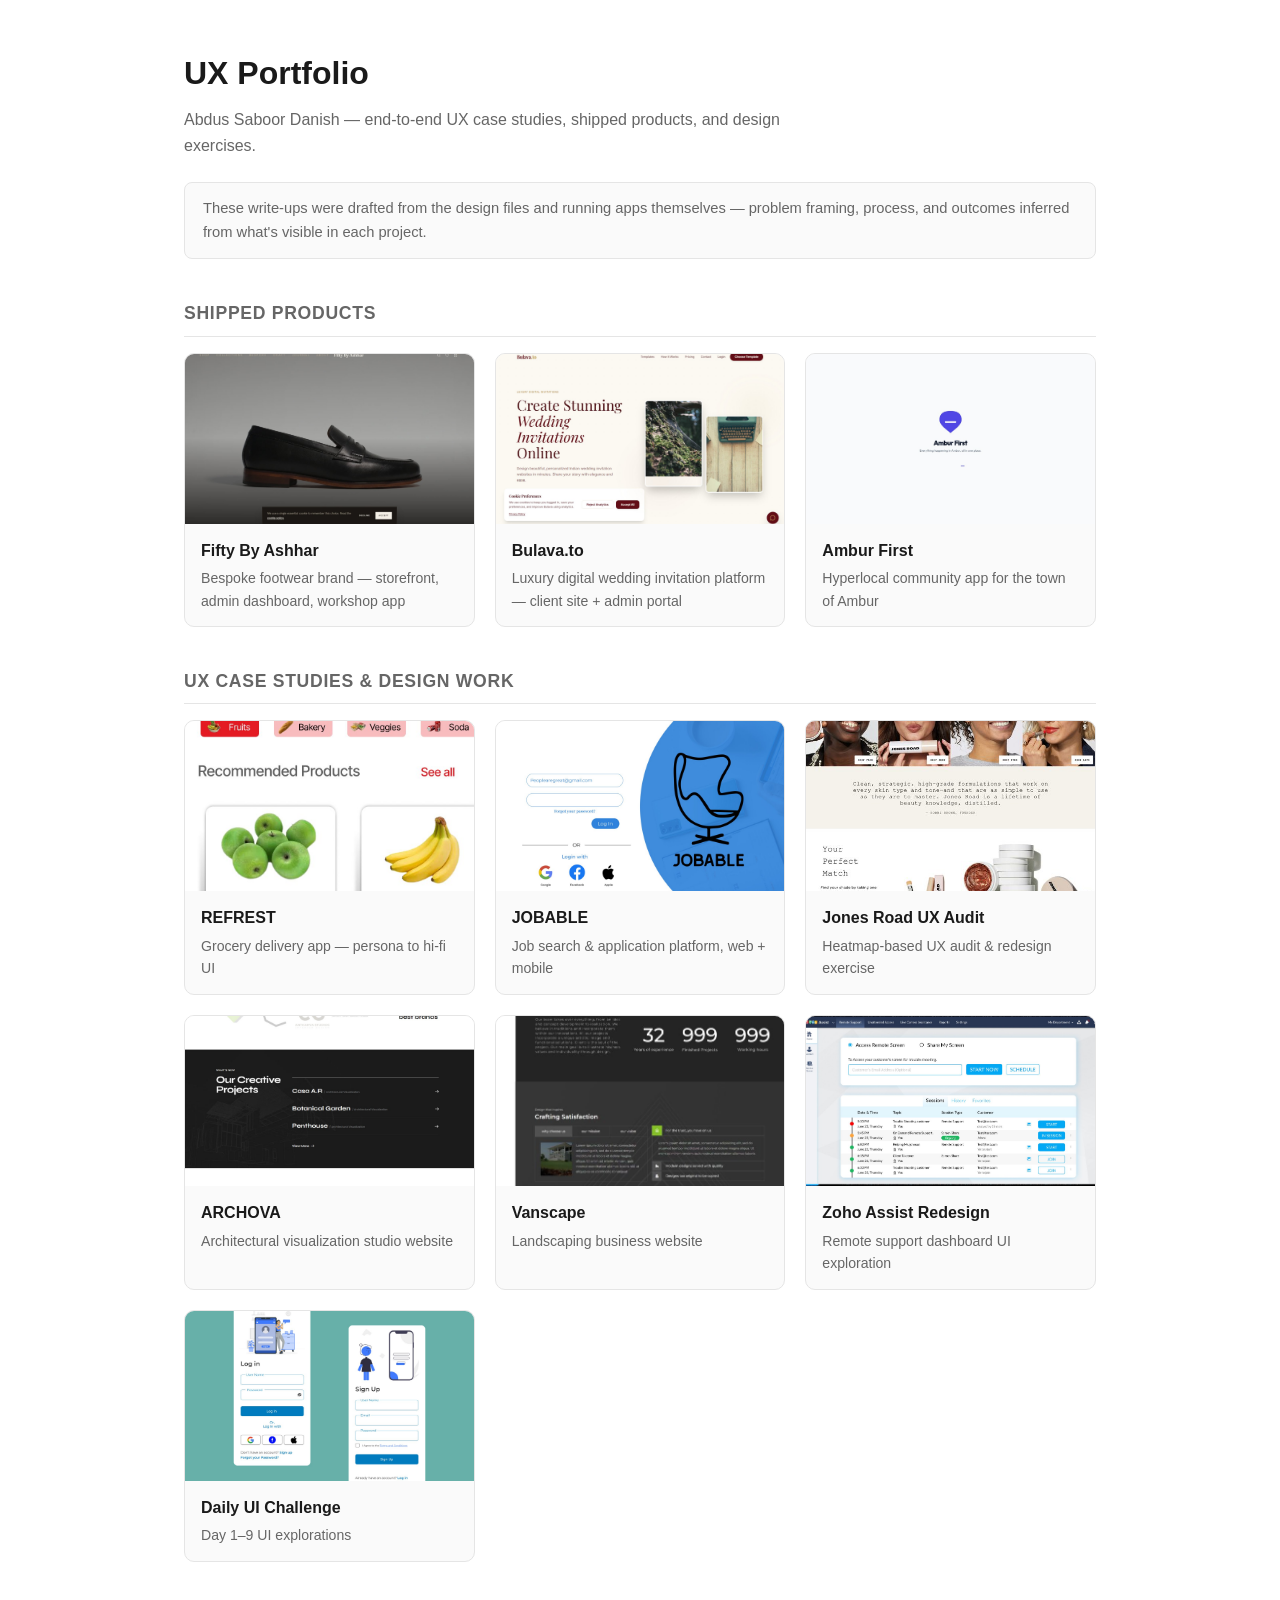
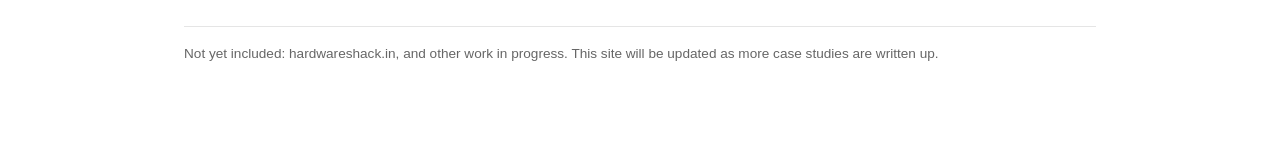
==== index.html @ 84fac927 "Add static HTML site for GitHub Pages, drop TacoTruck case study Builds a real HTML/CSS site (index " ====
<!doctype html>
<html lang="en">
<head>
<meta charset="utf-8">
<meta name="viewport" content="width=device-width, initial-scale=1">
<title>UX Portfolio — Abdus Saboor Danish</title>
<link rel="stylesheet" href="style.css">
</head>
<body>
<div class="container">

  <header class="site-header">
    <h1>UX Portfolio</h1>
    <p>Abdus Saboor Danish — end-to-end UX case studies, shipped products, and design exercises.</p>
  </header>

  <div class="note">
    These write-ups were drafted from the design files and running apps themselves — problem framing, process, and outcomes inferred from what's visible in each project.
  </div>

  <h2 class="section-title">Shipped products</h2>
  <div class="grid">

    <a class="card" href="projects/fifty-by-ashhar.html">
      <img src="assets/fifty-by-ashhar/storefront.jpg" alt="Fifty By Ashhar storefront">
      <div class="card-body">
        <h3>Fifty By Ashhar</h3>
        <p>Bespoke footwear brand — storefront, admin dashboard, workshop app</p>
      </div>
    </a>

    <a class="card" href="projects/bulava.html">
      <img src="assets/bulava/storefront.jpg" alt="Bulava.to storefront">
      <div class="card-body">
        <h3>Bulava.to</h3>
        <p>Luxury digital wedding invitation platform — client site + admin portal</p>
      </div>
    </a>

    <a class="card" href="projects/ambur-first.html">
      <img src="assets/ambur-first/hero.jpg" alt="Ambur First app">
      <div class="card-body">
        <h3>Ambur First</h3>
        <p>Hyperlocal community app for the town of Ambur</p>
      </div>
    </a>

  </div>

  <h2 class="section-title">UX case studies &amp; design work</h2>
  <div class="grid">

    <a class="card" href="projects/refrest.html">
      <img src="assets/refrest/hero.jpg" alt="REFREST home screen">
      <div class="card-body">
        <h3>REFREST</h3>
        <p>Grocery delivery app — persona to hi-fi UI</p>
      </div>
    </a>

    <a class="card" href="projects/jobable.html">
      <img src="assets/jobable/hero.jpg" alt="JOBABLE login screen">
      <div class="card-body">
        <h3>JOBABLE</h3>
        <p>Job search &amp; application platform, web + mobile</p>
      </div>
    </a>

    <a class="card" href="projects/jones-road-audit.html">
      <img src="assets/jones-road-audit/hero.jpg" alt="Jones Road audit reference">
      <div class="card-body">
        <h3>Jones Road UX Audit</h3>
        <p>Heatmap-based UX audit &amp; redesign exercise</p>
      </div>
    </a>

    <a class="card" href="projects/archova.html">
      <img src="assets/archova/hero.jpg" alt="ARCHOVA website">
      <div class="card-body">
        <h3>ARCHOVA</h3>
        <p>Architectural visualization studio website</p>
      </div>
    </a>

    <a class="card" href="projects/vanscape.html">
      <img src="assets/vanscape/hero.jpg" alt="Vanscape website">
      <div class="card-body">
        <h3>Vanscape</h3>
        <p>Landscaping business website</p>
      </div>
    </a>

    <a class="card" href="projects/zoho-assist-redesign.html">
      <img src="assets/zoho-assist-redesign/hero.jpg" alt="Zoho Assist redesign">
      <div class="card-body">
        <h3>Zoho Assist Redesign</h3>
        <p>Remote support dashboard UI exploration</p>
      </div>
    </a>

    <a class="card" href="projects/daily-ui-challenge.html">
      <img src="assets/daily-ui-challenge/hero.jpg" alt="Daily UI Challenge">
      <div class="card-body">
        <h3>Daily UI Challenge</h3>
        <p>Day 1–9 UI explorations</p>
      </div>
    </a>

  </div>

  <footer>
    Not yet included: hardwareshack.in, and other work in progress. This site will be updated as more case studies are written up.
  </footer>

</div>
</body>
</html>
---- style.css ----
:root {
  --bg: #ffffff;
  --fg: #1a1a1a;
  --muted: #666666;
  --border: #e5e5e5;
  --accent: #2b5fff;
  --card-bg: #fafafa;
  --max-width: 960px;
}

* { box-sizing: border-box; }

body {
  margin: 0;
  font-family: -apple-system, BlinkMacSystemFont, "Segoe UI", Roboto, Helvetica, Arial, sans-serif;
  color: var(--fg);
  background: var(--bg);
  line-height: 1.6;
}

.container {
  max-width: var(--max-width);
  margin: 0 auto;
  padding: 48px 24px 96px;
}

header.site-header {
  margin-bottom: 8px;
}

header.site-header h1 {
  font-size: 2rem;
  margin: 0 0 8px;
}

header.site-header p {
  color: var(--muted);
  margin: 0;
  max-width: 640px;
}

.note {
  background: var(--card-bg);
  border: 1px solid var(--border);
  border-radius: 8px;
  padding: 14px 18px;
  color: var(--muted);
  font-size: 0.92rem;
  margin: 24px 0 40px;
}

h2.section-title {
  font-size: 1.1rem;
  text-transform: uppercase;
  letter-spacing: 0.04em;
  color: var(--muted);
  margin: 40px 0 16px;
  border-bottom: 1px solid var(--border);
  padding-bottom: 8px;
}

.grid {
  display: grid;
  grid-template-columns: repeat(auto-fill, minmax(260px, 1fr));
  gap: 20px;
}

.card {
  display: block;
  border: 1px solid var(--border);
  border-radius: 10px;
  overflow: hidden;
  text-decoration: none;
  color: inherit;
  background: var(--card-bg);
  transition: transform 0.15s ease, box-shadow 0.15s ease;
}

.card:hover {
  transform: translateY(-2px);
  box-shadow: 0 6px 20px rgba(0,0,0,0.08);
}

.card img {
  width: 100%;
  height: 170px;
  object-fit: cover;
  display: block;
  background: #eee;
}

.card .card-body {
  padding: 14px 16px;
}

.card .card-body h3 {
  margin: 0 0 4px;
  font-size: 1rem;
}

.card .card-body p {
  margin: 0;
  color: var(--muted);
  font-size: 0.88rem;
}

a.back {
  display: inline-block;
  margin-bottom: 24px;
  color: var(--accent);
  text-decoration: none;
  font-size: 0.92rem;
}

a.back:hover { text-decoration: underline; }

.project-meta {
  color: var(--muted);
  font-size: 0.92rem;
  margin: 4px 0 32px;
}

.project h1 {
  margin-bottom: 4px;
}

.project img {
  max-width: 100%;
  border-radius: 8px;
  border: 1px solid var(--border);
  margin: 16px 0;
  display: block;
}

.project h2 {
  margin-top: 40px;
}

.project ul {
  padding-left: 20px;
}

.figma-link {
  margin-top: 32px;
  padding-top: 16px;
  border-top: 1px solid var(--border);
  font-size: 0.92rem;
  word-break: break-all;
}

footer {
  margin-top: 64px;
  color: var(--muted);
  font-size: 0.85rem;
  border-top: 1px solid var(--border);
  padding-top: 16px;
}

@media (prefers-color-scheme: dark) {
  :root {
    --bg: #121212;
    --fg: #f0f0f0;
    --muted: #a0a0a0;
    --border: #2a2a2a;
    --card-bg: #1a1a1a;
    --accent: #6f93ff;
  }
}
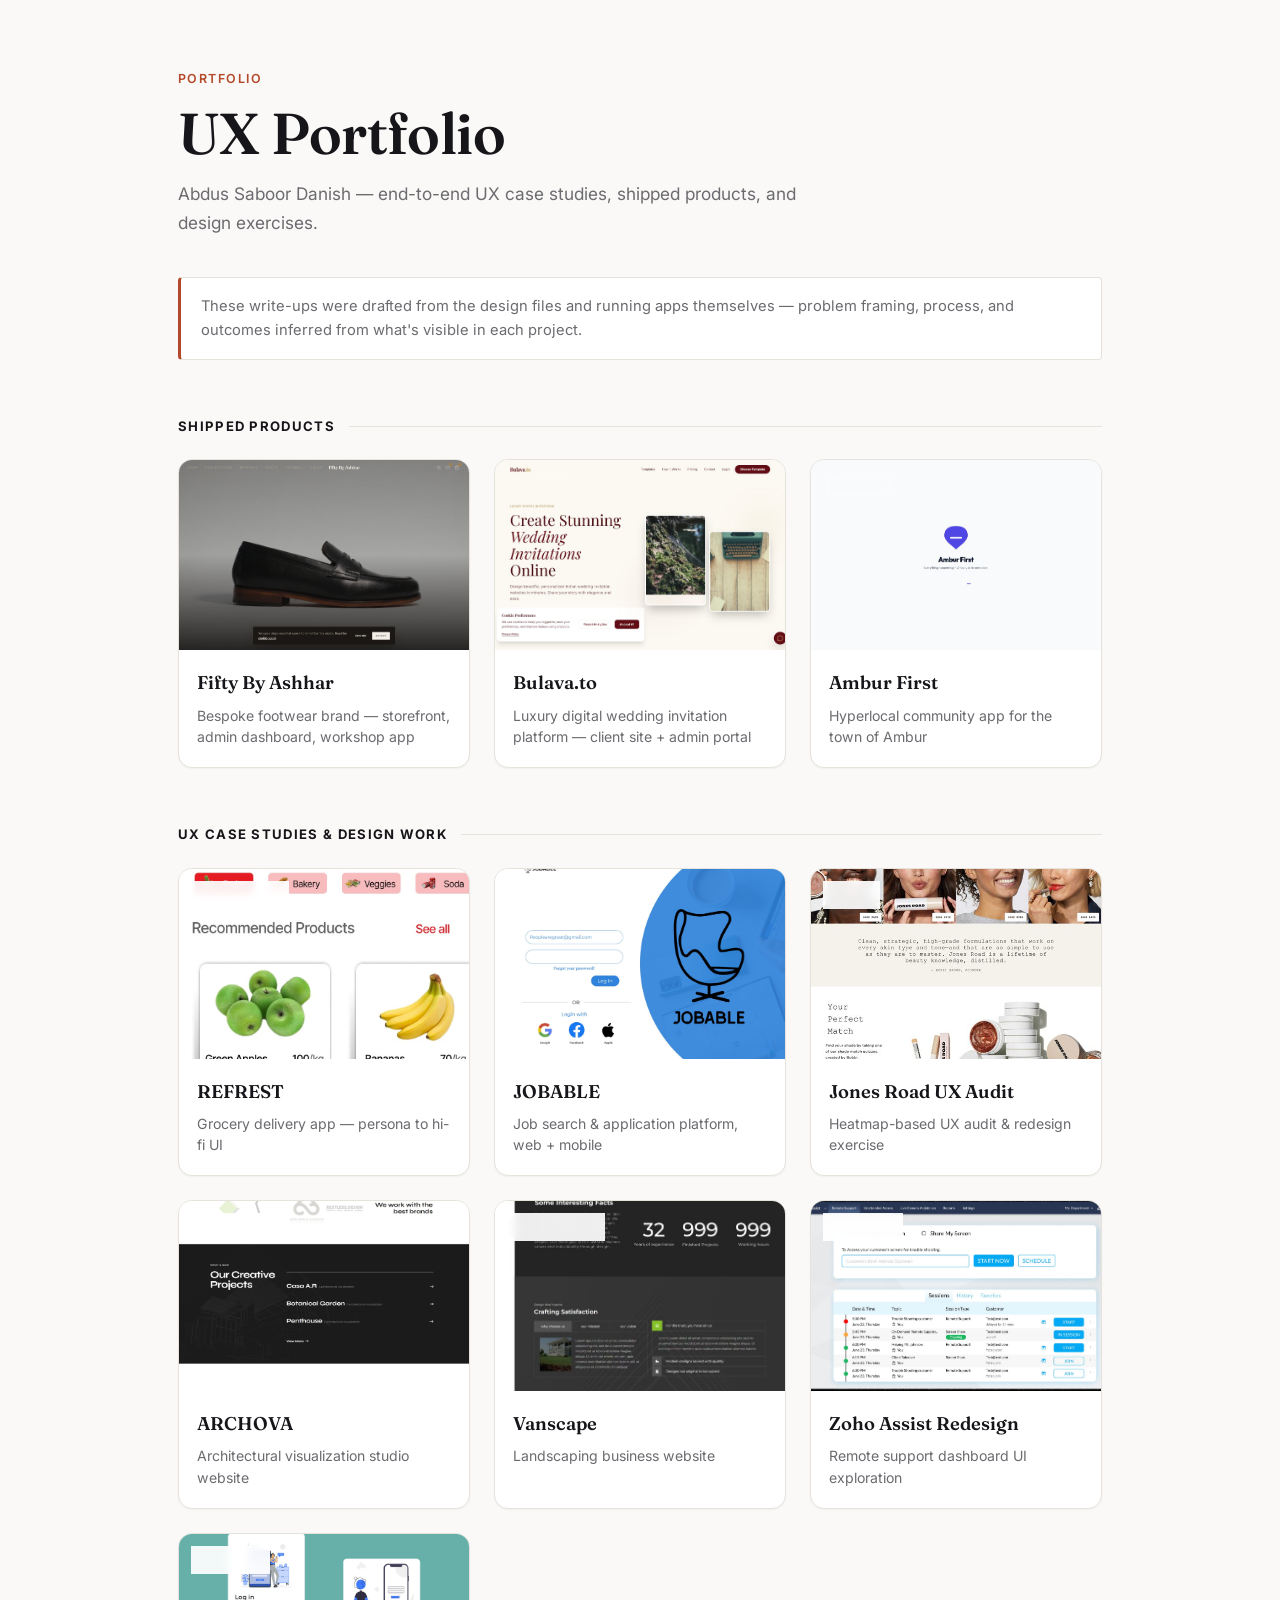
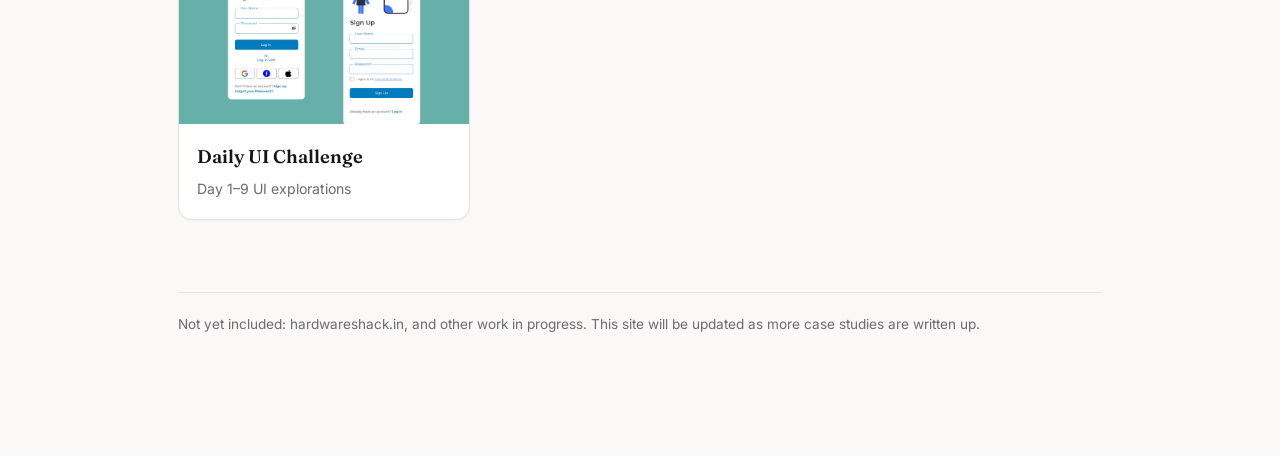
==== commit ef37e0b4: "Redesign portfolio styling: serif/sans type pairing, warm accent palette, card badges Was using unst" ====
--- a/index.html
+++ b/index.html
@@ -10,6 +10,7 @@
 <div class="container">
 
   <header class="site-header">
+    <span class="eyebrow">Portfolio</span>
     <h1>UX Portfolio</h1>
     <p>Abdus Saboor Danish — end-to-end UX case studies, shipped products, and design exercises.</p>
   </header>
@@ -22,7 +23,10 @@
   <div class="grid">
 
     <a class="card" href="projects/fifty-by-ashhar.html">
-      <img src="assets/fifty-by-ashhar/storefront.jpg" alt="Fifty By Ashhar storefront">
+      <div class="thumb">
+        <span class="tag shipped">Shipped</span>
+        <img src="assets/fifty-by-ashhar/storefront.jpg" alt="Fifty By Ashhar storefront">
+      </div>
       <div class="card-body">
         <h3>Fifty By Ashhar</h3>
         <p>Bespoke footwear brand — storefront, admin dashboard, workshop app</p>
@@ -30,7 +34,10 @@
     </a>
 
     <a class="card" href="projects/bulava.html">
-      <img src="assets/bulava/storefront.jpg" alt="Bulava.to storefront">
+      <div class="thumb">
+        <span class="tag shipped">Shipped</span>
+        <img src="assets/bulava/storefront.jpg" alt="Bulava.to storefront">
+      </div>
       <div class="card-body">
         <h3>Bulava.to</h3>
         <p>Luxury digital wedding invitation platform — client site + admin portal</p>
@@ -38,7 +45,10 @@
     </a>
 
     <a class="card" href="projects/ambur-first.html">
-      <img src="assets/ambur-first/hero.jpg" alt="Ambur First app">
+      <div class="thumb">
+        <span class="tag shipped">Shipped</span>
+        <img src="assets/ambur-first/hero.jpg" alt="Ambur First app">
+      </div>
       <div class="card-body">
         <h3>Ambur First</h3>
         <p>Hyperlocal community app for the town of Ambur</p>
@@ -51,7 +61,10 @@
   <div class="grid">
 
     <a class="card" href="projects/refrest.html">
-      <img src="assets/refrest/hero.jpg" alt="REFREST home screen">
+      <div class="thumb">
+        <span class="tag">Case study</span>
+        <img src="assets/refrest/hero.jpg" alt="REFREST home screen">
+      </div>
       <div class="card-body">
         <h3>REFREST</h3>
         <p>Grocery delivery app — persona to hi-fi UI</p>
@@ -59,7 +72,10 @@
     </a>
 
     <a class="card" href="projects/jobable.html">
-      <img src="assets/jobable/hero.jpg" alt="JOBABLE login screen">
+      <div class="thumb">
+        <span class="tag">Case study</span>
+        <img src="assets/jobable/hero.jpg" alt="JOBABLE login screen">
+      </div>
       <div class="card-body">
         <h3>JOBABLE</h3>
         <p>Job search &amp; application platform, web + mobile</p>
@@ -67,7 +83,10 @@
     </a>
 
     <a class="card" href="projects/jones-road-audit.html">
-      <img src="assets/jones-road-audit/hero.jpg" alt="Jones Road audit reference">
+      <div class="thumb">
+        <span class="tag">Audit</span>
+        <img src="assets/jones-road-audit/hero.jpg" alt="Jones Road audit reference">
+      </div>
       <div class="card-body">
         <h3>Jones Road UX Audit</h3>
         <p>Heatmap-based UX audit &amp; redesign exercise</p>
@@ -75,7 +94,10 @@
     </a>
 
     <a class="card" href="projects/archova.html">
-      <img src="assets/archova/hero.jpg" alt="ARCHOVA website">
+      <div class="thumb">
+        <span class="tag">Case study</span>
+        <img src="assets/archova/hero.jpg" alt="ARCHOVA website">
+      </div>
       <div class="card-body">
         <h3>ARCHOVA</h3>
         <p>Architectural visualization studio website</p>
@@ -83,7 +105,10 @@
     </a>
 
     <a class="card" href="projects/vanscape.html">
-      <img src="assets/vanscape/hero.jpg" alt="Vanscape website">
+      <div class="thumb">
+        <span class="tag">Case study</span>
+        <img src="assets/vanscape/hero.jpg" alt="Vanscape website">
+      </div>
       <div class="card-body">
         <h3>Vanscape</h3>
         <p>Landscaping business website</p>
@@ -91,7 +116,10 @@
     </a>
 
     <a class="card" href="projects/zoho-assist-redesign.html">
-      <img src="assets/zoho-assist-redesign/hero.jpg" alt="Zoho Assist redesign">
+      <div class="thumb">
+        <span class="tag">Redesign</span>
+        <img src="assets/zoho-assist-redesign/hero.jpg" alt="Zoho Assist redesign">
+      </div>
       <div class="card-body">
         <h3>Zoho Assist Redesign</h3>
         <p>Remote support dashboard UI exploration</p>
@@ -99,7 +127,10 @@
     </a>
 
     <a class="card" href="projects/daily-ui-challenge.html">
-      <img src="assets/daily-ui-challenge/hero.jpg" alt="Daily UI Challenge">
+      <div class="thumb">
+        <span class="tag">Exercise</span>
+        <img src="assets/daily-ui-challenge/hero.jpg" alt="Daily UI Challenge">
+      </div>
       <div class="card-body">
         <h3>Daily UI Challenge</h3>
         <p>Day 1–9 UI explorations</p>
--- a/style.css
+++ b/style.css
@@ -1,168 +1,285 @@
+@import url('https://fonts.googleapis.com/css2?family=Fraunces:opsz,wght@9..144,500;9..144,600;9..144,700&family=Inter:wght@400;500;600;700&display=swap');
+
 :root {
-  --bg: #ffffff;
-  --fg: #1a1a1a;
-  --muted: #666666;
-  --border: #e5e5e5;
-  --accent: #2b5fff;
-  --card-bg: #fafafa;
-  --max-width: 960px;
+  --bg: #faf9f7;
+  --bg-elevated: #ffffff;
+  --fg: #16161a;
+  --muted: #6b6b70;
+  --border: #e6e3dd;
+  --accent: #b3492a;
+  --accent-soft: #f3e6de;
+  --shadow: 0 1px 2px rgba(20,18,14,0.04);
+  --shadow-hover: 0 16px 32px -12px rgba(20,18,14,0.18);
+  --max-width: 980px;
+  --serif: 'Fraunces', Georgia, 'Times New Roman', serif;
+  --sans: 'Inter', -apple-system, BlinkMacSystemFont, "Segoe UI", Roboto, Helvetica, Arial, sans-serif;
 }
 
 * { box-sizing: border-box; }
+
+::selection { background: var(--accent-soft); color: var(--accent); }
 
 body {
   margin: 0;
-  font-family: -apple-system, BlinkMacSystemFont, "Segoe UI", Roboto, Helvetica, Arial, sans-serif;
+  font-family: var(--sans);
   color: var(--fg);
   background: var(--bg);
-  line-height: 1.6;
+  line-height: 1.65;
+  -webkit-font-smoothing: antialiased;
 }
 
 .container {
   max-width: var(--max-width);
   margin: 0 auto;
-  padding: 48px 24px 96px;
-}
+  padding: 64px 28px 120px;
+}
+
+/* ---- Home header ---- */
 
 header.site-header {
   margin-bottom: 8px;
+  padding-bottom: 8px;
+}
+
+header.site-header .eyebrow {
+  display: inline-block;
+  font-family: var(--sans);
+  font-size: 0.78rem;
+  font-weight: 600;
+  letter-spacing: 0.12em;
+  text-transform: uppercase;
+  color: var(--accent);
+  margin-bottom: 14px;
 }
 
 header.site-header h1 {
-  font-size: 2rem;
-  margin: 0 0 8px;
+  font-family: var(--serif);
+  font-weight: 600;
+  font-size: clamp(2.6rem, 5vw, 3.6rem);
+  line-height: 1.05;
+  letter-spacing: -0.01em;
+  margin: 0 0 16px;
 }
 
 header.site-header p {
   color: var(--muted);
   margin: 0;
-  max-width: 640px;
+  max-width: 620px;
+  font-size: 1.08rem;
 }
 
 .note {
-  background: var(--card-bg);
-  border: 1px solid var(--border);
-  border-radius: 8px;
-  padding: 14px 18px;
+  background: var(--bg-elevated);
+  border: 1px solid var(--border);
+  border-left: 3px solid var(--accent);
+  border-radius: 4px;
+  padding: 16px 20px;
   color: var(--muted);
   font-size: 0.92rem;
-  margin: 24px 0 40px;
+  margin: 32px 0 56px;
 }
 
 h2.section-title {
-  font-size: 1.1rem;
+  font-family: var(--sans);
+  font-size: 0.82rem;
+  font-weight: 700;
   text-transform: uppercase;
-  letter-spacing: 0.04em;
-  color: var(--muted);
-  margin: 40px 0 16px;
-  border-bottom: 1px solid var(--border);
-  padding-bottom: 8px;
-}
+  letter-spacing: 0.1em;
+  color: var(--fg);
+  margin: 56px 0 22px;
+  display: flex;
+  align-items: center;
+  gap: 14px;
+}
+
+h2.section-title::after {
+  content: "";
+  flex: 1;
+  height: 1px;
+  background: var(--border);
+}
+
+/* ---- Cards ---- */
 
 .grid {
   display: grid;
-  grid-template-columns: repeat(auto-fill, minmax(260px, 1fr));
-  gap: 20px;
+  grid-template-columns: repeat(auto-fill, minmax(270px, 1fr));
+  gap: 24px;
 }
 
 .card {
   display: block;
-  border: 1px solid var(--border);
-  border-radius: 10px;
+  border-radius: 14px;
   overflow: hidden;
   text-decoration: none;
   color: inherit;
-  background: var(--card-bg);
-  transition: transform 0.15s ease, box-shadow 0.15s ease;
+  background: var(--bg-elevated);
+  border: 1px solid var(--border);
+  box-shadow: var(--shadow);
+  transition: transform 0.2s cubic-bezier(.2,.8,.2,1), box-shadow 0.2s ease, border-color 0.2s ease;
 }
 
 .card:hover {
-  transform: translateY(-2px);
-  box-shadow: 0 6px 20px rgba(0,0,0,0.08);
-}
-
-.card img {
+  transform: translateY(-4px);
+  box-shadow: var(--shadow-hover);
+  border-color: transparent;
+}
+
+.card .thumb {
+  position: relative;
+  overflow: hidden;
+  height: 190px;
+  background: var(--accent-soft);
+}
+
+.card .thumb img {
   width: 100%;
-  height: 170px;
+  height: 100%;
   object-fit: cover;
   display: block;
-  background: #eee;
+  transition: transform 0.4s ease;
+}
+
+.card:hover .thumb img {
+  transform: scale(1.06);
+}
+
+.card .tag {
+  position: absolute;
+  top: 12px;
+  left: 12px;
+  font-size: 0.68rem;
+  font-weight: 700;
+  text-transform: uppercase;
+  letter-spacing: 0.06em;
+  padding: 5px 10px;
+  border-radius: 100px;
+  background: rgba(255,255,255,0.92);
+  color: var(--fg);
+  backdrop-filter: blur(4px);
+}
+
+.card .tag.shipped {
+  background: var(--accent);
+  color: #fff;
 }
 
 .card .card-body {
-  padding: 14px 16px;
+  padding: 18px 18px 20px;
 }
 
 .card .card-body h3 {
-  margin: 0 0 4px;
-  font-size: 1rem;
+  margin: 0 0 6px;
+  font-family: var(--serif);
+  font-weight: 600;
+  font-size: 1.15rem;
 }
 
 .card .card-body p {
   margin: 0;
   color: var(--muted);
   font-size: 0.88rem;
-}
+  line-height: 1.5;
+}
+
+/* ---- Project pages ---- */
 
 a.back {
-  display: inline-block;
-  margin-bottom: 24px;
-  color: var(--accent);
+  display: inline-flex;
+  align-items: center;
+  gap: 6px;
+  margin-bottom: 32px;
+  color: var(--muted);
   text-decoration: none;
+  font-size: 0.88rem;
+  font-weight: 500;
+  transition: color 0.15s ease, gap 0.15s ease;
+}
+
+a.back:hover { color: var(--accent); gap: 10px; }
+
+.project-meta {
+  color: var(--muted);
   font-size: 0.92rem;
-}
-
-a.back:hover { text-decoration: underline; }
-
-.project-meta {
-  color: var(--muted);
-  font-size: 0.92rem;
-  margin: 4px 0 32px;
-}
+  margin: 10px 0 40px;
+  padding-bottom: 24px;
+  border-bottom: 1px solid var(--border);
+}
+
+.project-meta strong { color: var(--fg); }
 
 .project h1 {
+  font-family: var(--serif);
+  font-weight: 600;
+  font-size: clamp(2rem, 4vw, 2.7rem);
+  line-height: 1.1;
+  letter-spacing: -0.01em;
   margin-bottom: 4px;
+}
+
+.project p {
+  font-size: 1.02rem;
 }
 
 .project img {
   max-width: 100%;
+  border-radius: 10px;
+  border: 1px solid var(--border);
+  margin: 20px 0 8px;
+  display: block;
+  box-shadow: var(--shadow);
+}
+
+.project h2 {
+  font-family: var(--serif);
+  font-weight: 600;
+  font-size: 1.4rem;
+  margin-top: 48px;
+  margin-bottom: 12px;
+}
+
+.project ul {
+  padding-left: 22px;
+}
+
+.project li {
+  margin-bottom: 8px;
+}
+
+.project li strong { color: var(--fg); }
+
+.figma-link {
+  margin-top: 40px;
+  padding: 14px 18px;
+  background: var(--bg-elevated);
+  border: 1px solid var(--border);
   border-radius: 8px;
-  border: 1px solid var(--border);
-  margin: 16px 0;
-  display: block;
-}
-
-.project h2 {
-  margin-top: 40px;
-}
-
-.project ul {
-  padding-left: 20px;
-}
-
-.figma-link {
-  margin-top: 32px;
-  padding-top: 16px;
-  border-top: 1px solid var(--border);
-  font-size: 0.92rem;
+  font-size: 0.88rem;
   word-break: break-all;
-}
+  color: var(--muted);
+}
+
+.figma-link strong { color: var(--fg); }
 
 footer {
-  margin-top: 64px;
+  margin-top: 72px;
   color: var(--muted);
   font-size: 0.85rem;
   border-top: 1px solid var(--border);
-  padding-top: 16px;
+  padding-top: 20px;
 }
 
 @media (prefers-color-scheme: dark) {
   :root {
-    --bg: #121212;
-    --fg: #f0f0f0;
-    --muted: #a0a0a0;
-    --border: #2a2a2a;
-    --card-bg: #1a1a1a;
-    --accent: #6f93ff;
+    --bg: #17161a;
+    --bg-elevated: #1f1e23;
+    --fg: #f2f0ec;
+    --muted: #9a978f;
+    --border: #302e33;
+    --accent: #e08a5f;
+    --accent-soft: #3a2b23;
+    --shadow: 0 1px 2px rgba(0,0,0,0.3);
+    --shadow-hover: 0 16px 32px -12px rgba(0,0,0,0.55);
   }
-}
+  .card .tag { background: rgba(31,30,35,0.9); color: var(--fg); }
+}
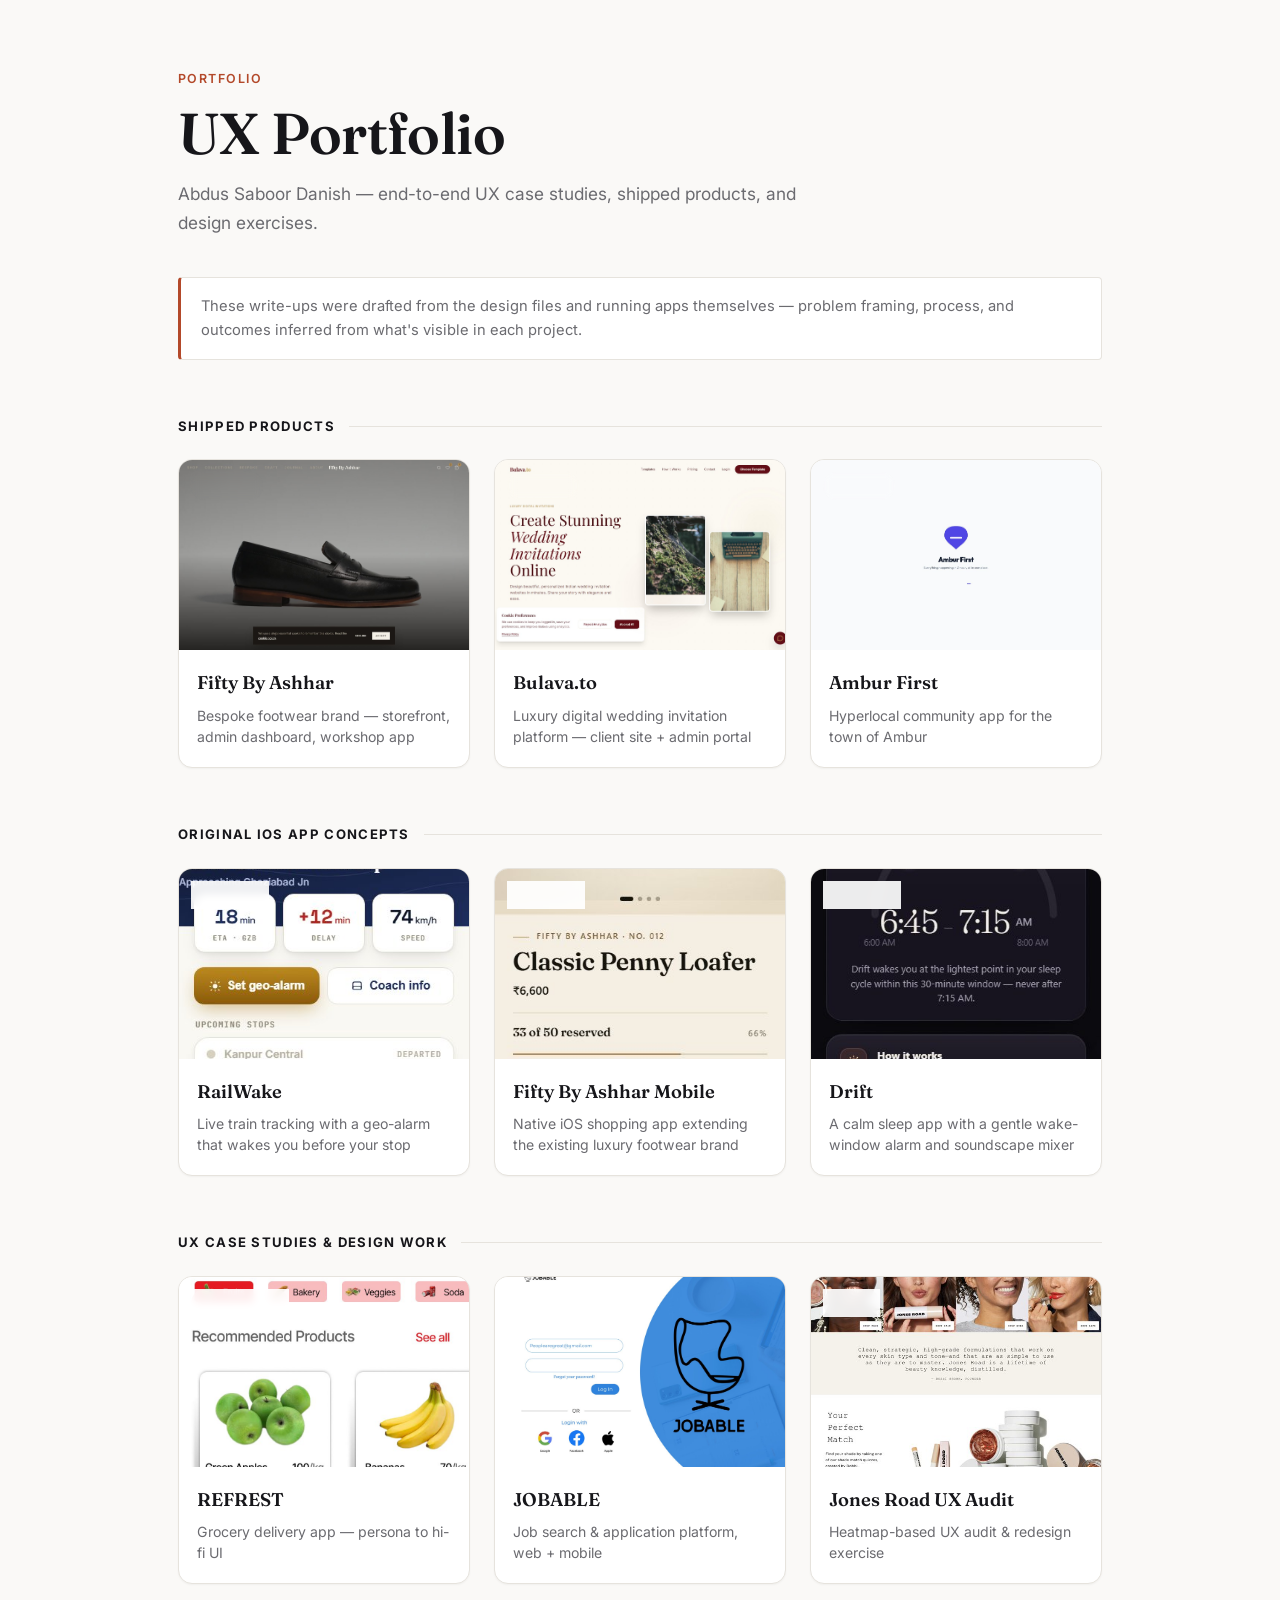
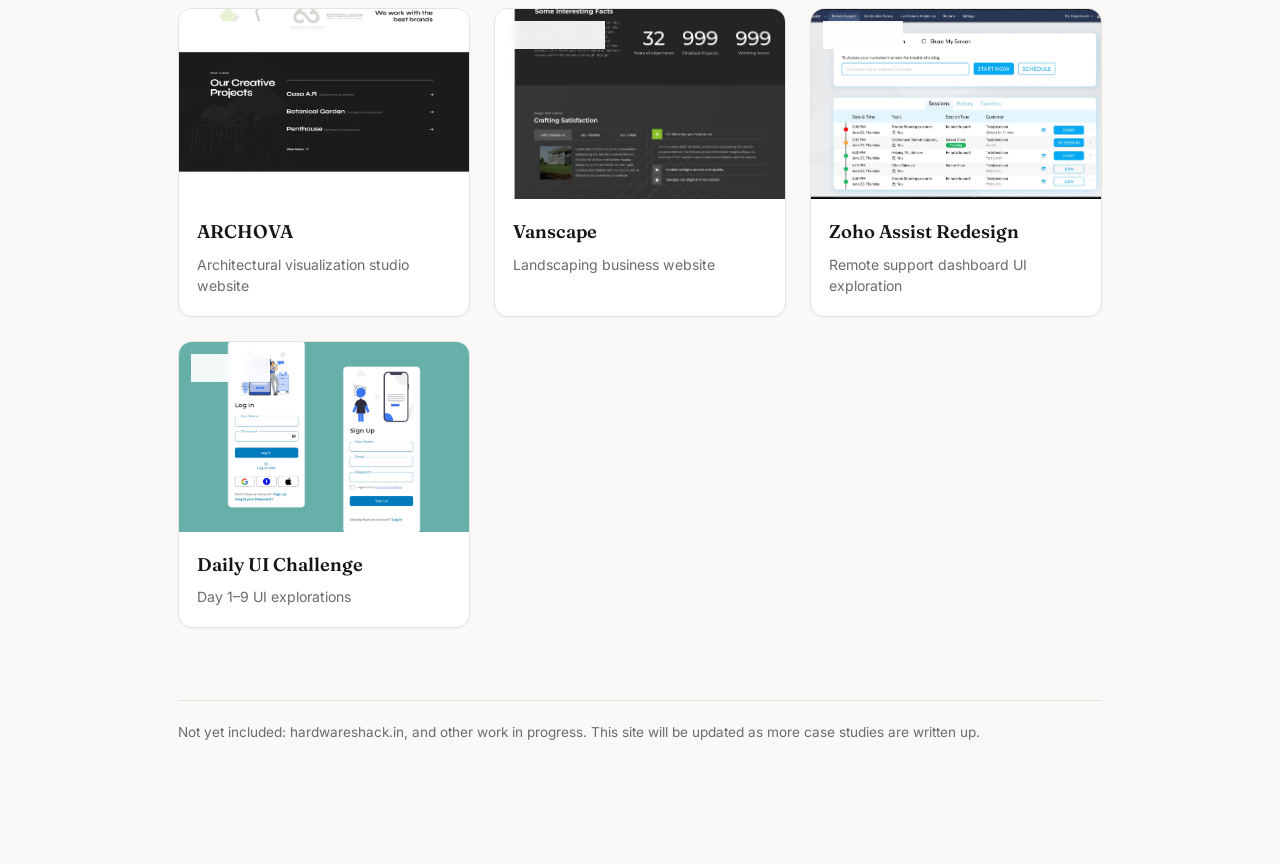
==== commit 414f3c89: "Add 3 original iOS app concepts: RailWake, Fifty By Ashhar Mobile, Drift Ground-up concept designs b" ====
--- a/index.html
+++ b/index.html
@@ -52,6 +52,44 @@
       <div class="card-body">
         <h3>Ambur First</h3>
         <p>Hyperlocal community app for the town of Ambur</p>
+      </div>
+    </a>
+
+  </div>
+
+  <h2 class="section-title">Original iOS app concepts</h2>
+  <div class="grid">
+
+    <a class="card" href="projects/railwake.html">
+      <div class="thumb">
+        <span class="tag">Concept</span>
+        <img src="assets/railwake/live-tracking.jpg" alt="RailWake live train tracking screen">
+      </div>
+      <div class="card-body">
+        <h3>RailWake</h3>
+        <p>Live train tracking with a geo-alarm that wakes you before your stop</p>
+      </div>
+    </a>
+
+    <a class="card" href="projects/fifty-by-ashhar-app.html">
+      <div class="thumb">
+        <span class="tag">Concept</span>
+        <img src="assets/fifty-by-ashhar-app/product-detail.jpg" alt="Fifty By Ashhar mobile app product screen">
+      </div>
+      <div class="card-body">
+        <h3>Fifty By Ashhar Mobile</h3>
+        <p>Native iOS shopping app extending the existing luxury footwear brand</p>
+      </div>
+    </a>
+
+    <a class="card" href="projects/drift.html">
+      <div class="thumb">
+        <span class="tag">Concept</span>
+        <img src="assets/drift/smart-alarm.jpg" alt="Drift smart alarm screen">
+      </div>
+      <div class="card-body">
+        <h3>Drift</h3>
+        <p>A calm sleep app with a gentle wake-window alarm and soundscape mixer</p>
       </div>
     </a>
 
